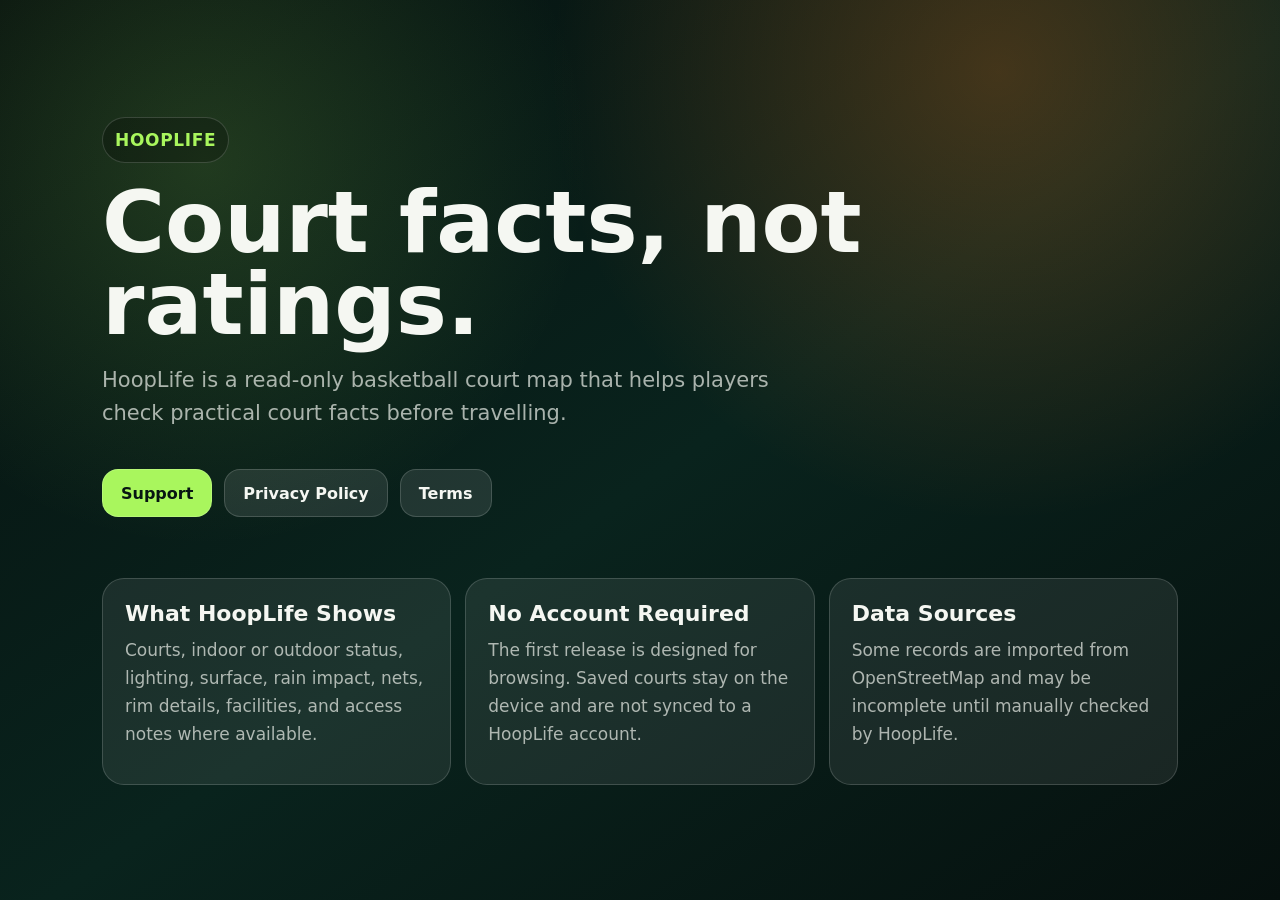
==== docs/index.html @ c457be5b "Add public support pages and OSM metadata display" ====
<!doctype html>
<html lang="en">
<head>
  <meta charset="utf-8">
  <meta name="viewport" content="width=device-width, initial-scale=1">
  <title>HoopLife Support</title>
  <meta name="description" content="HoopLife support, privacy policy, and terms of use.">
  <link rel="stylesheet" href="./styles.css">
</head>
<body>
  <main class="page">
    <section class="hero">
      <p class="eyebrow">HoopLife</p>
      <h1>Court facts, not ratings.</h1>
      <p class="lead">HoopLife is a read-only basketball court map that helps players check practical court facts before travelling.</p>
      <div class="actions">
        <a class="button primary" href="./support/">Support</a>
        <a class="button" href="./privacy/">Privacy Policy</a>
        <a class="button" href="./terms/">Terms</a>
      </div>
    </section>

    <section class="grid">
      <article>
        <h2>What HoopLife Shows</h2>
        <p>Courts, indoor or outdoor status, lighting, surface, rain impact, nets, rim details, facilities, and access notes where available.</p>
      </article>
      <article>
        <h2>No Account Required</h2>
        <p>The first release is designed for browsing. Saved courts stay on the device and are not synced to a HoopLife account.</p>
      </article>
      <article>
        <h2>Data Sources</h2>
        <p>Some records are imported from OpenStreetMap and may be incomplete until manually checked by HoopLife.</p>
      </article>
    </section>
  </main>
</body>
</html>
---- docs/styles.css ----
:root {
  color-scheme: dark;
  --night: #071512;
  --panel: rgba(255, 255, 255, 0.08);
  --line: rgba(255, 255, 255, 0.16);
  --text: #f5f7f2;
  --muted: rgba(245, 247, 242, 0.68);
  --green: #a9f65d;
  --orange: #ff7a1a;
}

* {
  box-sizing: border-box;
}

body {
  margin: 0;
  min-height: 100vh;
  font-family: ui-sans-serif, system-ui, -apple-system, BlinkMacSystemFont, "Segoe UI", sans-serif;
  color: var(--text);
  background:
    radial-gradient(circle at 78% 8%, rgba(255, 122, 26, 0.24), transparent 28rem),
    radial-gradient(circle at 16% 18%, rgba(169, 246, 93, 0.16), transparent 24rem),
    linear-gradient(145deg, #06100e 0%, #09231d 52%, #06100e 100%);
}

a {
  color: var(--green);
  text-decoration: none;
}

a:hover {
  text-decoration: underline;
}

.page {
  width: min(1120px, 100%);
  margin: 0 auto;
  padding: 56px 22px;
}

.narrow {
  width: min(760px, 100%);
}

.hero {
  min-height: 58vh;
  display: grid;
  align-content: center;
  gap: 18px;
}

.eyebrow,
.back {
  display: inline-flex;
  width: fit-content;
  margin: 0;
  padding: 8px 12px;
  border: 1px solid var(--line);
  border-radius: 999px;
  background: rgba(0, 0, 0, 0.24);
  color: var(--green);
  font-weight: 800;
  letter-spacing: 0.04em;
  text-transform: uppercase;
}

h1 {
  max-width: 780px;
  margin: 0;
  font-size: clamp(42px, 8vw, 86px);
  line-height: 0.96;
  letter-spacing: 0;
}

.legal h1,
.narrow h1 {
  margin-top: 28px;
  font-size: clamp(38px, 7vw, 64px);
}

h2 {
  margin: 0 0 10px;
  font-size: 22px;
}

p {
  margin: 0 0 14px;
  color: var(--muted);
  font-size: 17px;
  line-height: 1.65;
}

.lead {
  max-width: 720px;
  font-size: 21px;
  line-height: 1.55;
}

.muted {
  color: var(--muted);
}

.actions {
  display: flex;
  flex-wrap: wrap;
  gap: 12px;
  margin-top: 8px;
}

.button {
  display: inline-flex;
  min-height: 48px;
  align-items: center;
  justify-content: center;
  padding: 0 18px;
  border: 1px solid var(--line);
  border-radius: 16px;
  background: rgba(255, 255, 255, 0.10);
  color: var(--text);
  font-weight: 800;
}

.button.primary {
  background: var(--green);
  color: var(--night);
}

.grid {
  display: grid;
  grid-template-columns: repeat(3, minmax(0, 1fr));
  gap: 14px;
}

.grid article,
.panel {
  padding: 22px;
  border: 1px solid var(--line);
  border-radius: 22px;
  background: var(--panel);
}

.panel {
  margin-top: 16px;
}

@media (max-width: 760px) {
  .page {
    padding: 34px 18px;
  }

  .hero {
    min-height: auto;
    padding: 54px 0 34px;
  }

  .grid {
    grid-template-columns: 1fr;
  }
}
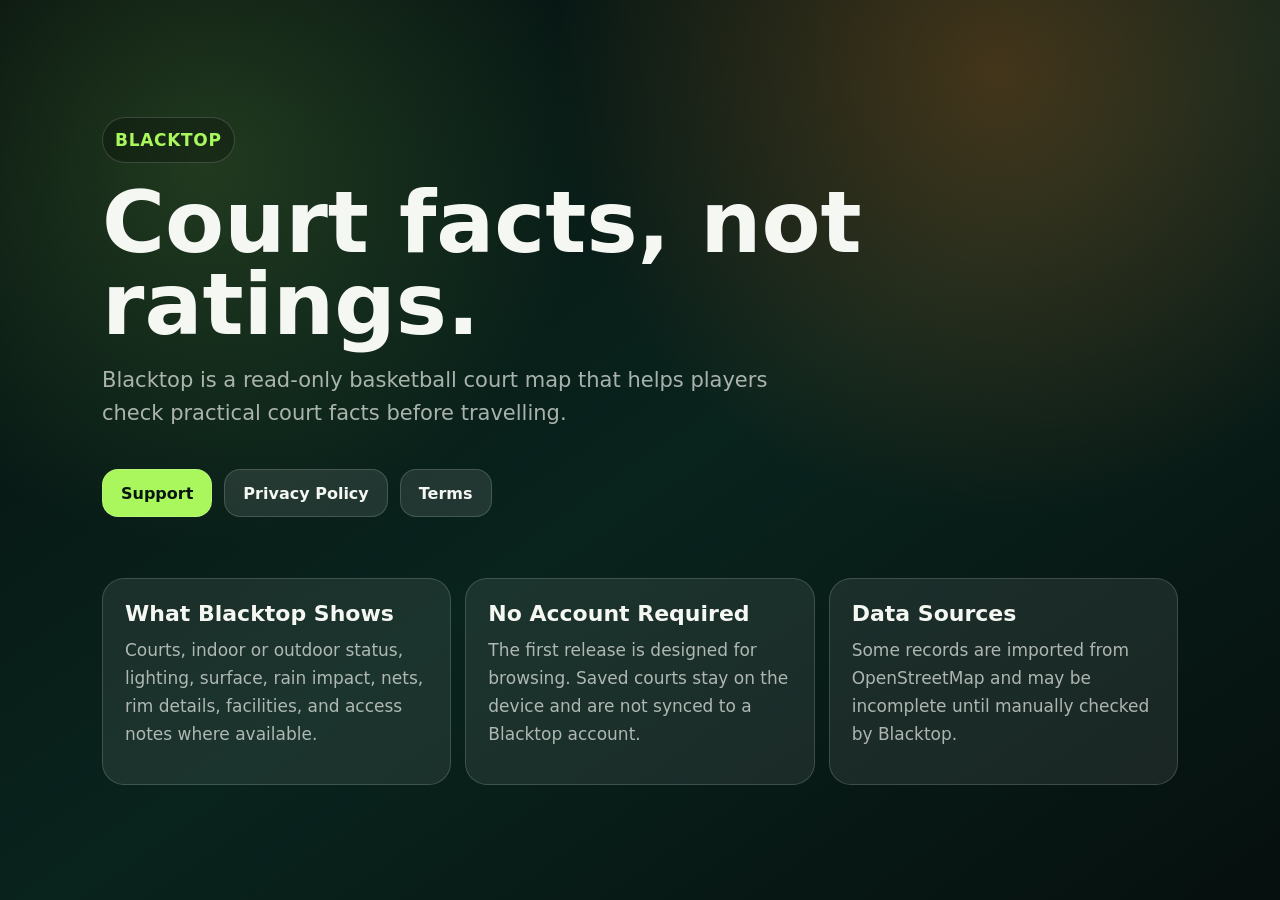
==== commit ab178485: "Rename app to Blacktop for App Store" ====
--- a/docs/index.html
+++ b/docs/index.html
@@ -3,16 +3,16 @@
 <head>
   <meta charset="utf-8">
   <meta name="viewport" content="width=device-width, initial-scale=1">
-  <title>HoopLife Support</title>
-  <meta name="description" content="HoopLife support, privacy policy, and terms of use.">
+  <title>Blacktop Support</title>
+  <meta name="description" content="Blacktop support, privacy policy, and terms of use.">
   <link rel="stylesheet" href="./styles.css">
 </head>
 <body>
   <main class="page">
     <section class="hero">
-      <p class="eyebrow">HoopLife</p>
+      <p class="eyebrow">Blacktop</p>
       <h1>Court facts, not ratings.</h1>
-      <p class="lead">HoopLife is a read-only basketball court map that helps players check practical court facts before travelling.</p>
+      <p class="lead">Blacktop is a read-only basketball court map that helps players check practical court facts before travelling.</p>
       <div class="actions">
         <a class="button primary" href="./support/">Support</a>
         <a class="button" href="./privacy/">Privacy Policy</a>
@@ -22,16 +22,16 @@
 
     <section class="grid">
       <article>
-        <h2>What HoopLife Shows</h2>
+        <h2>What Blacktop Shows</h2>
         <p>Courts, indoor or outdoor status, lighting, surface, rain impact, nets, rim details, facilities, and access notes where available.</p>
       </article>
       <article>
         <h2>No Account Required</h2>
-        <p>The first release is designed for browsing. Saved courts stay on the device and are not synced to a HoopLife account.</p>
+        <p>The first release is designed for browsing. Saved courts stay on the device and are not synced to a Blacktop account.</p>
       </article>
       <article>
         <h2>Data Sources</h2>
-        <p>Some records are imported from OpenStreetMap and may be incomplete until manually checked by HoopLife.</p>
+        <p>Some records are imported from OpenStreetMap and may be incomplete until manually checked by Blacktop.</p>
       </article>
     </section>
   </main>
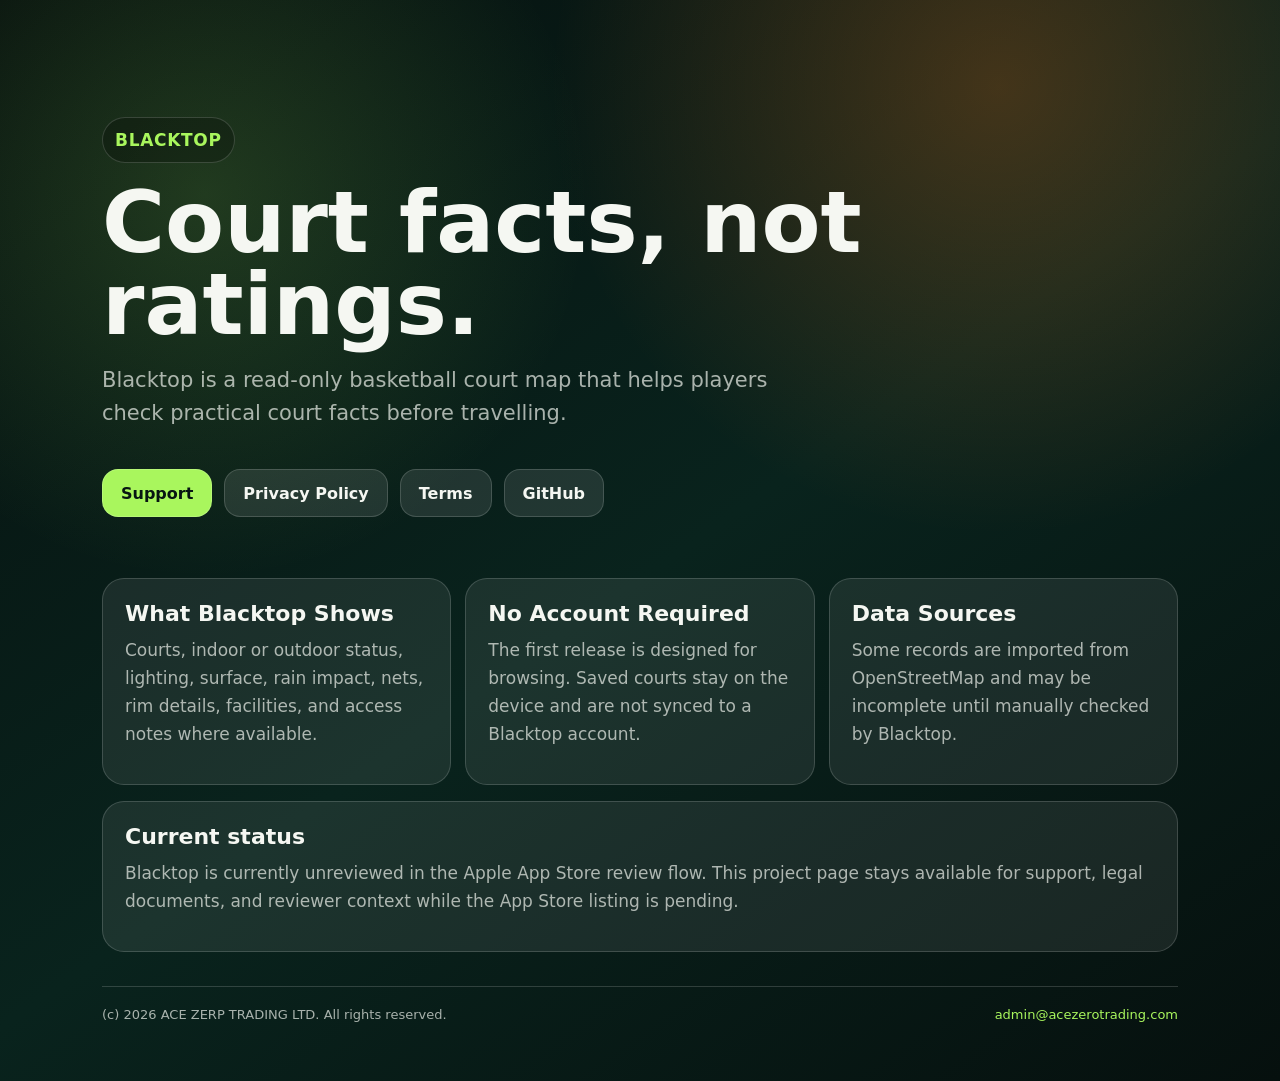
==== commit 926db483: "Update Blacktop project support pages" ====
--- a/docs/index.html
+++ b/docs/index.html
@@ -17,6 +17,7 @@
         <a class="button primary" href="./support/">Support</a>
         <a class="button" href="./privacy/">Privacy Policy</a>
         <a class="button" href="./terms/">Terms</a>
+        <a class="button" href="https://github.com/AceWang377/Blacktop-App">GitHub</a>
       </div>
     </section>
 
@@ -34,6 +35,16 @@
         <p>Some records are imported from OpenStreetMap and may be incomplete until manually checked by Blacktop.</p>
       </article>
     </section>
+
+    <section class="panel">
+      <h2>Current status</h2>
+      <p>Blacktop is currently unreviewed in the Apple App Store review flow. This project page stays available for support, legal documents, and reviewer context while the App Store listing is pending.</p>
+    </section>
+
+    <footer class="site-footer">
+      <span>(c) 2026 ACE ZERP TRADING LTD. All rights reserved.</span>
+      <a href="mailto:admin@acezerotrading.com">admin@acezerotrading.com</a>
+    </footer>
   </main>
 </body>
 </html>
--- a/docs/styles.css
+++ b/docs/styles.css
@@ -144,6 +144,19 @@
   margin-top: 16px;
 }
 
+.site-footer {
+  display: flex;
+  flex-wrap: wrap;
+  gap: 10px 18px;
+  justify-content: space-between;
+  margin-top: 34px;
+  padding-top: 18px;
+  border-top: 1px solid var(--line);
+  color: var(--muted);
+  font-size: 13px;
+  line-height: 1.5;
+}
+
 @media (max-width: 760px) {
   .page {
     padding: 34px 18px;
